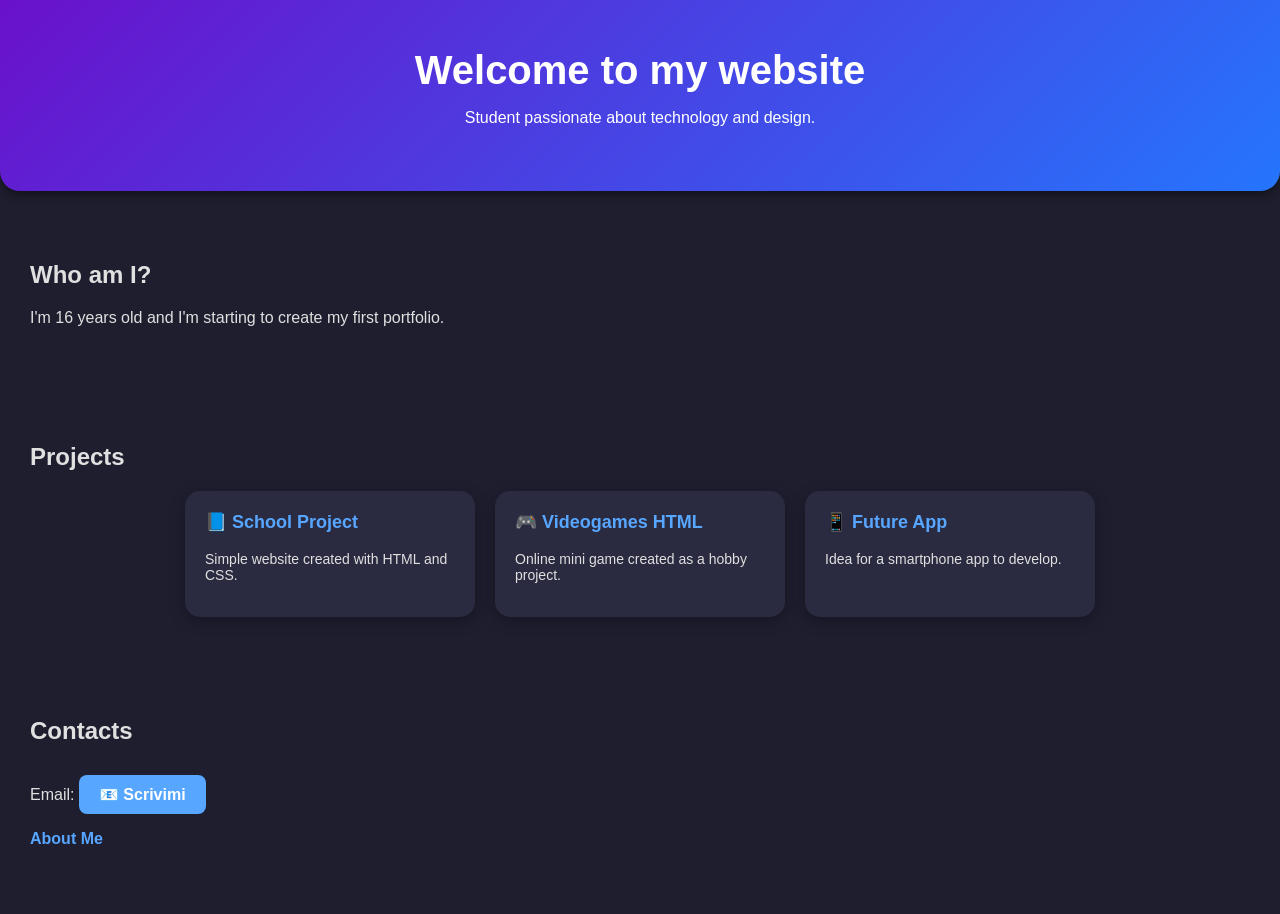
==== index.html @ d6891b6c "Add files via upload" ====
<!DOCTYPE html>
<html lang="it">
<head>
  <meta charset="UTF-8">
  <meta name="viewport" content="width=device-width, initial-scale=1.0">
  <title>Welcome to my portfolio</title>
  <link rel="stylesheet" href="stile.css">
</head>
<body>
  <header>
    <h1>Welcome to my website</h1>
    <p>Student passionate about technology and design.</p>
  </header>

  <main>
    <section>
      <h2>Who am I?</h2>
      <p>I'm 16 years old and I'm starting to create my first portfolio.</p>
    </section>

    <section>
  <h2>Projects</h2>
  <div class="progetti-container">
    <div class="progetto-card">
      <h3>📘 School Project</h3>
      <p>Simple website created with HTML and CSS.</p>
    </div>
    <div class="progetto-card">
      <h3>🎮 Videogames HTML</h3>
      <p>Online mini game created as a hobby project.</p>
    </div>
    <div class="progetto-card">
      <h3>📱 Future App</h3>
      <p>Idea for a smartphone app to develop.</p>
    </div>
  </div>
</section>
    <section>
      <h2>Contacts</h2>
      <p>Email: <a href="https://mail.google.com/mail/?view=cm&fs=1&to=stefano0business@gmail.com" class="email-button" target="_blank">📧 Scrivimi</a></p>
	  <p><a href="about.html">About Me</a></p>
    </section>
  </main>
</body>
</html>
---- stile.css ----
body {
    font-family: 'Segoe UI', Tahoma, Geneva, Verdana, sans-serif;
    margin: 0;
    padding: 0;
    background-color: #1e1e2f;  /* sfondo scuro */
    color: #e0e0e0;             /* testo chiaro */
}

header {
    background: linear-gradient(135deg, #6a11cb, #2575fc);
    color: white;
    text-align: center;
    padding: 3rem 1rem;
    border-bottom-left-radius: 20px;
    border-bottom-right-radius: 20px;
    box-shadow: 0 4px 10px rgba(0,0,0,0.4);
}

h1 {
    margin: 0;
    font-size: 2.5rem;
}

section {
    padding: 30px;
    margin: 20px auto;
}

/* Bottone email */
.email-button {
    display: inline-block;
    padding: 10px 20px;
    background-color: #57a6ff;
    color: white;
    font-weight: bold;
    border-radius: 8px;
    text-decoration: none;
    transition: 0.3s;
    font-size: 16px;
    margin-top: 10px;
}

.email-button:hover {
    background-color: #1e90ff;
}

/* Progetti in card */
.progetti-container {
    display: flex;
    flex-wrap: wrap;
    justify-content: center;
    gap: 20px;
    margin-top: 20px;
}

.progetto-card {
    background-color: #2a2a40;
    color: #e0e0e0; /* testo chiaro */
    padding: 20px;
    border-radius: 15px;
    box-shadow: 0 4px 15px rgba(0,0,0,0.3);
    width: 250px;
    transition: transform 0.3s, box-shadow 0.3s;
}

.progetto-card:hover {
    transform: scale(1.25); /* ingrandisce leggermente */
    box-shadow: 0 10px 25px rgba(0,0,0,0.6); /* ombra più evidente */
}
.progetto-card h3 {
    margin-top: 0;
    font-size: 18px;
    color: #57a6ff;
}

.progetto-card p {
    font-size: 14px;
}

a {
    color: #57a6ff;
    text-decoration: none;
    font-weight: bold;
}

a:hover {
    text-decoration: underline;
}
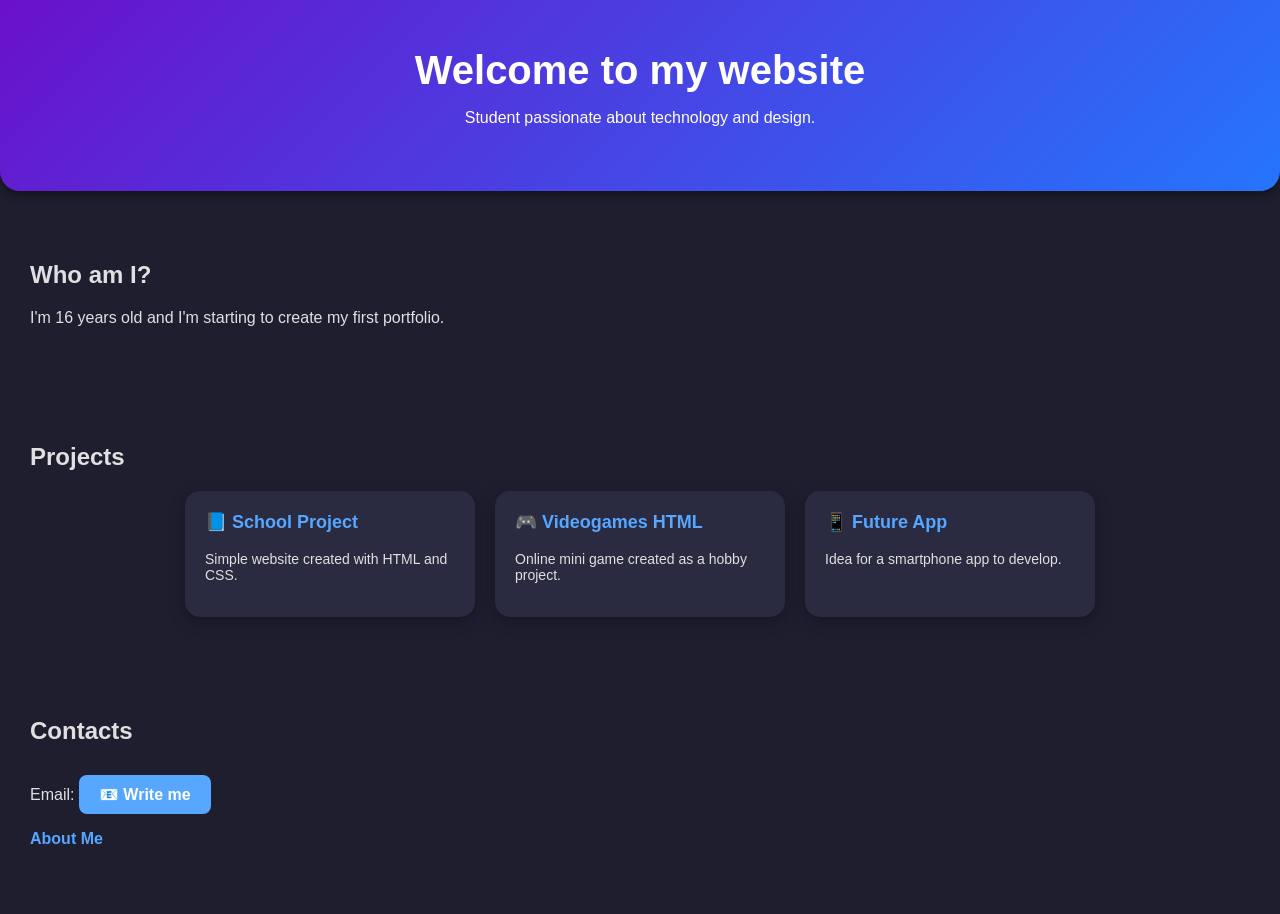
==== commit d307a688: "Update index.html" ====
--- a/index.html
+++ b/index.html
@@ -37,9 +37,10 @@
 </section>
     <section>
       <h2>Contacts</h2>
-      <p>Email: <a href="https://mail.google.com/mail/?view=cm&fs=1&to=stefano0business@gmail.com" class="email-button" target="_blank">📧 Scrivimi</a></p>
+      <p>Email: <a href="https://mail.google.com/mail/?view=cm&fs=1&to=stefano0business@gmail.com" class="email-button" target="_blank">📧 Write me</a></p>
 	  <p><a href="about.html">About Me</a></p>
     </section>
   </main>
 </body>
 </html>
+
